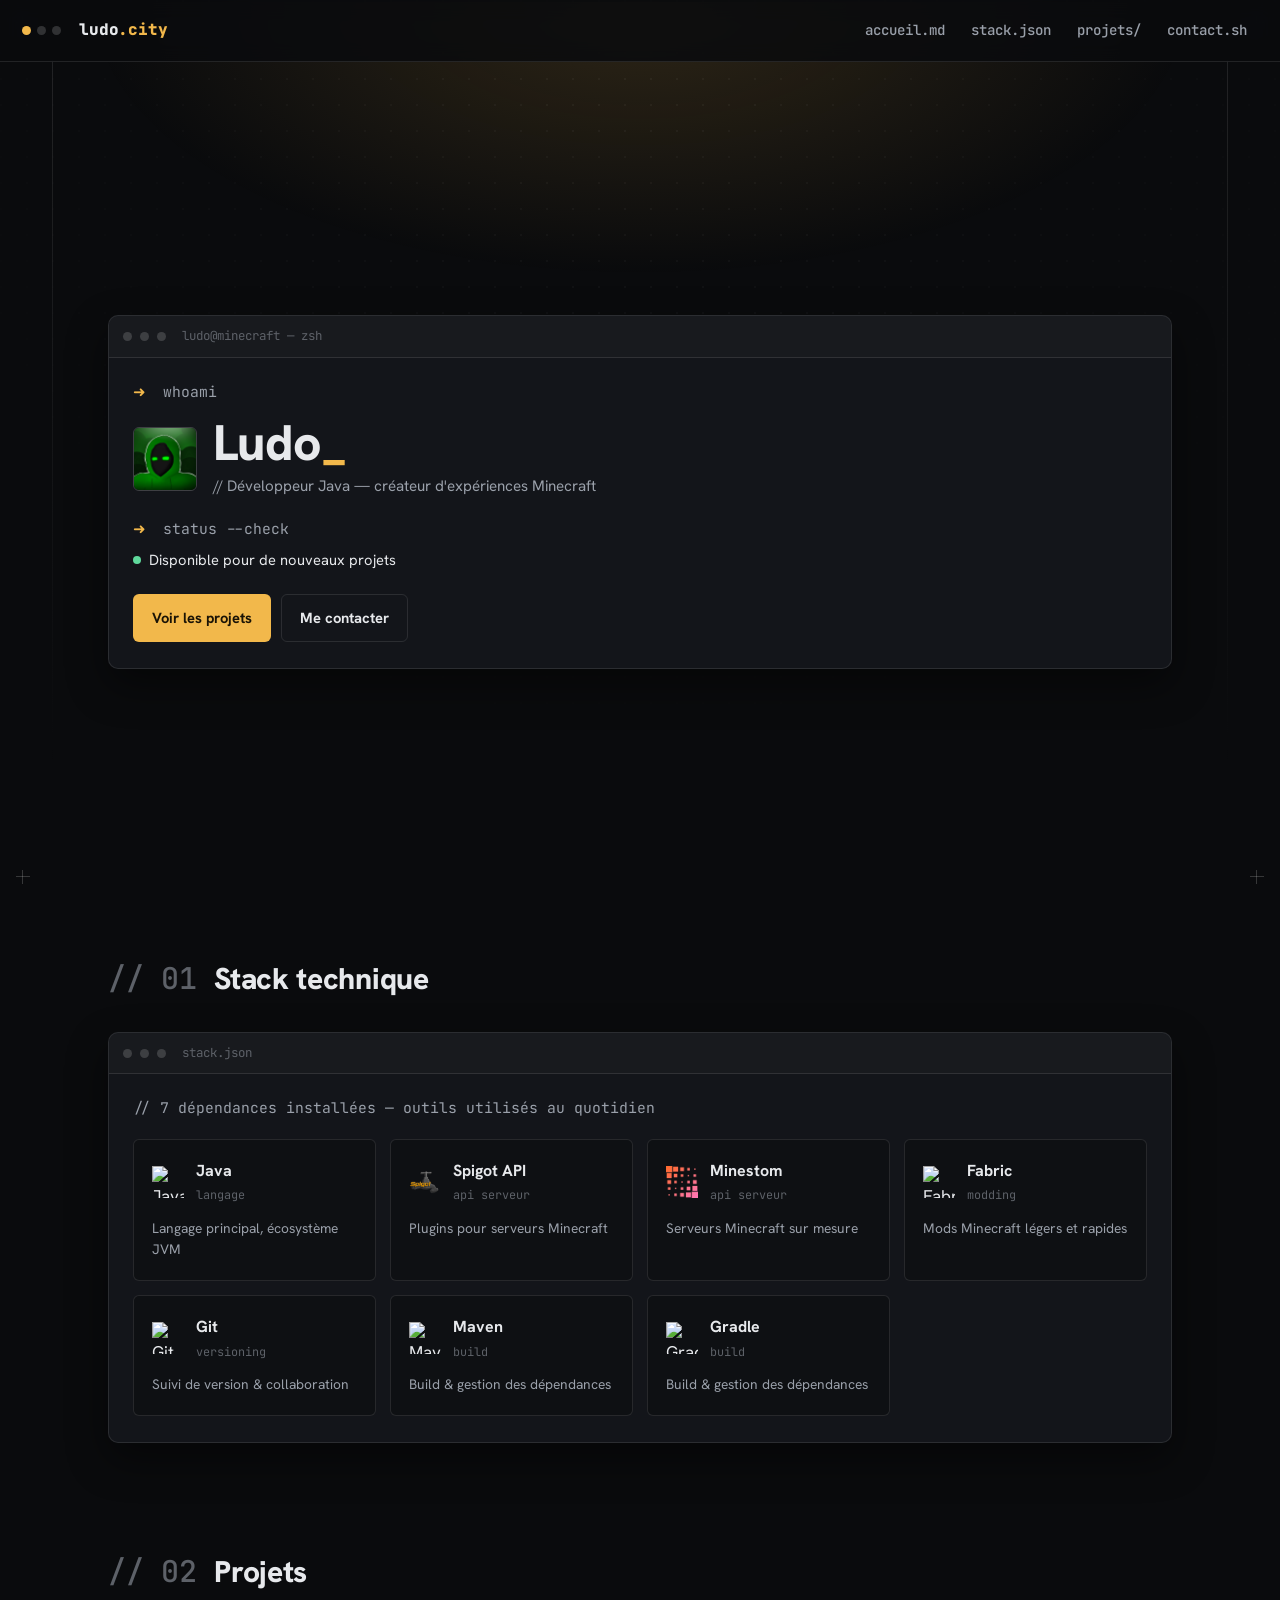
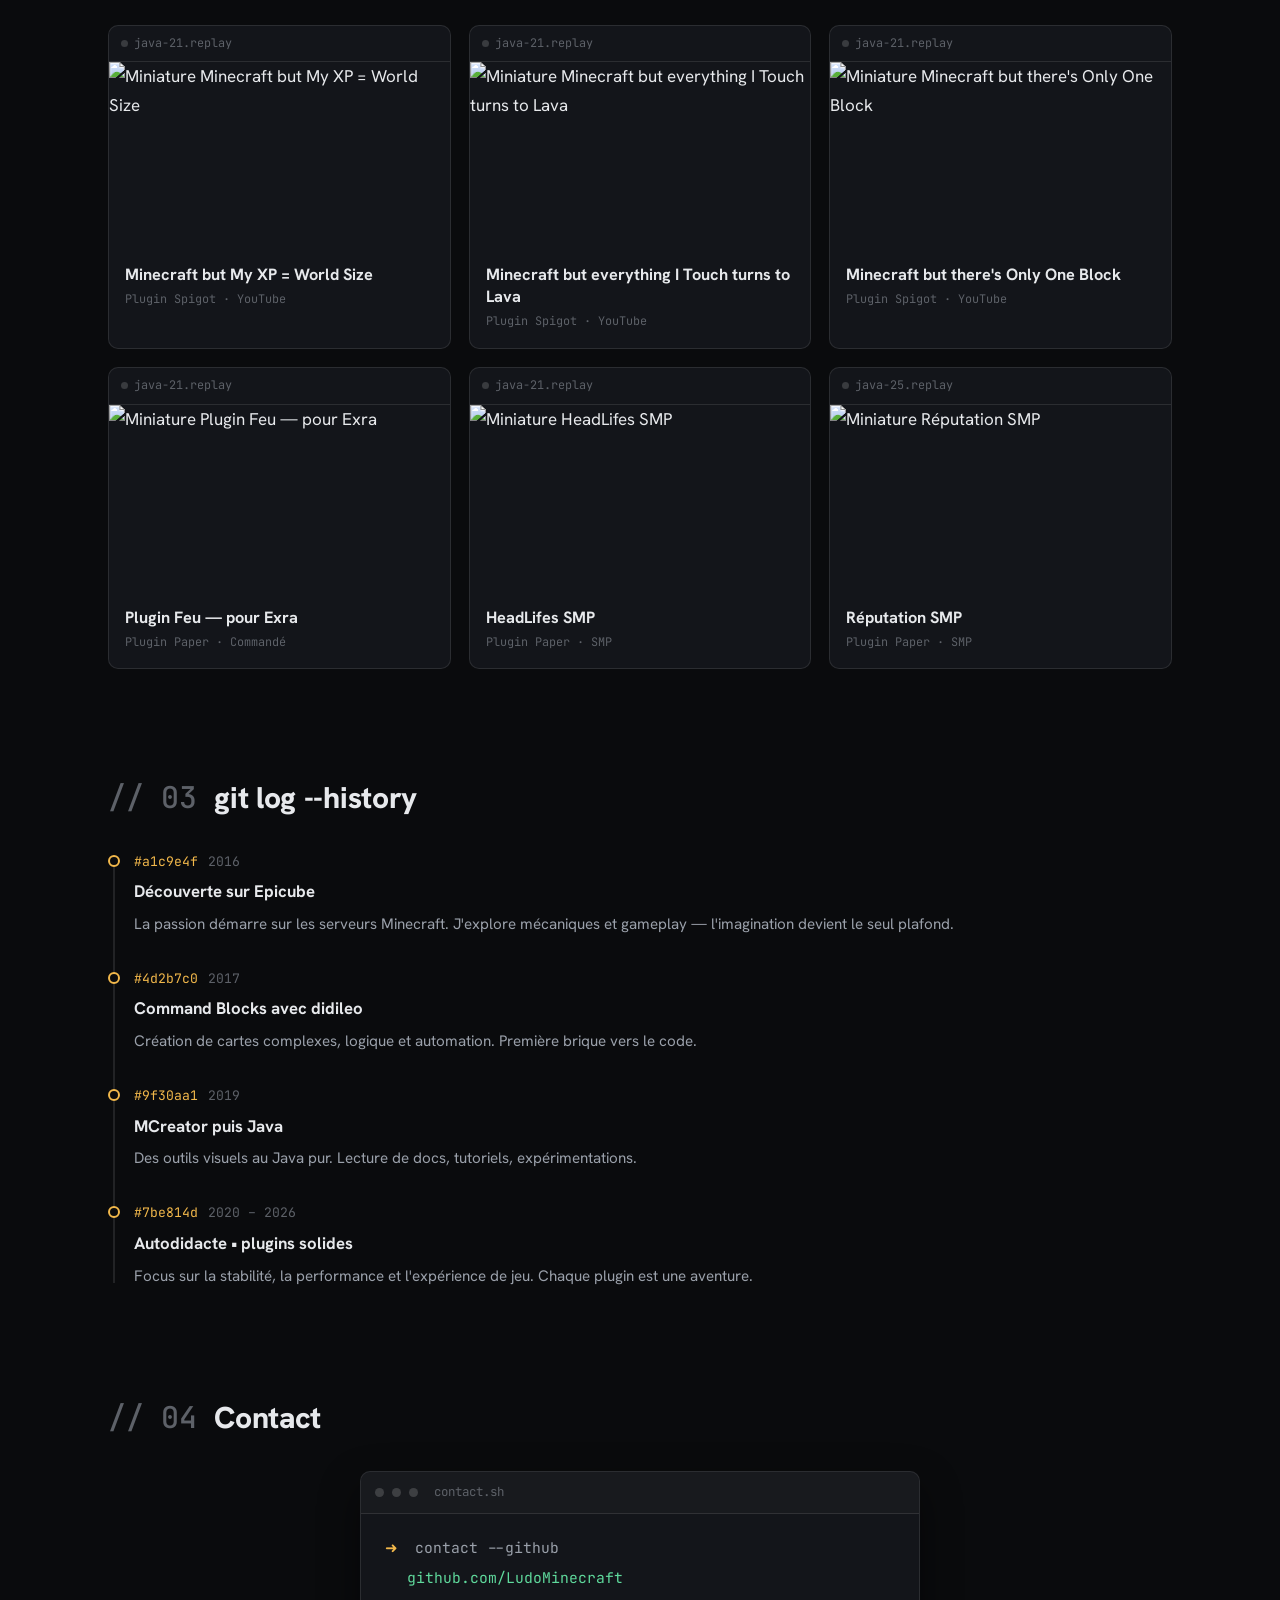
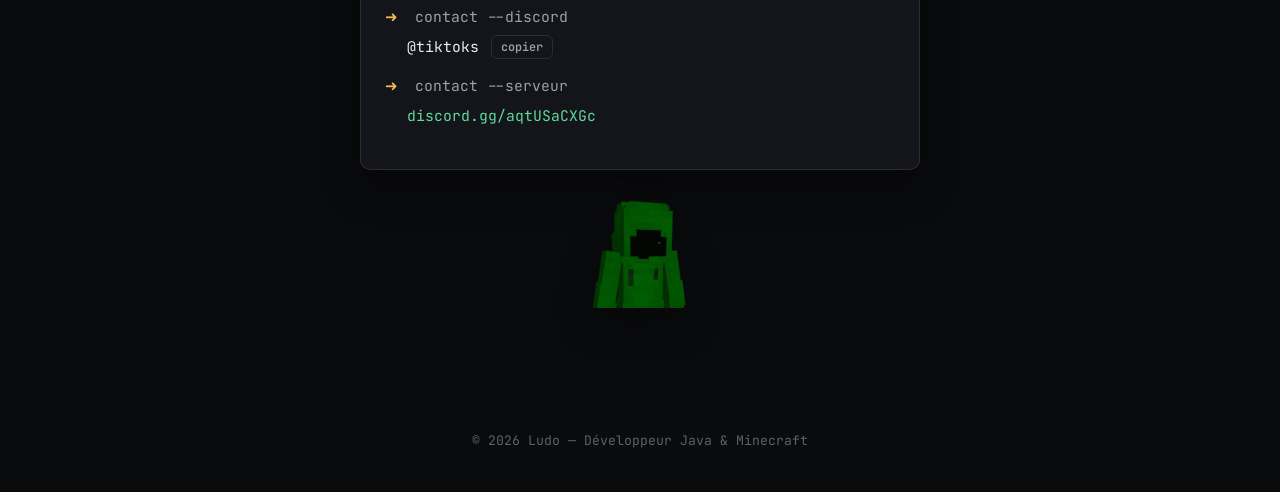
==== index.html @ bb3dd1a7 "Refactor index.html structure, update project types in script.js, and adjust CSS for improved layout" ====
<!DOCTYPE html>
<html lang="fr">
<head>
    <meta charset="UTF-8">
    <meta name="viewport" content="width=device-width, initial-scale=1.0">
    <title>Ludo — Développeur Java &amp; Minecraft</title>
    <meta name="description" content="Portfolio de Ludo, développeur Java spécialisé Minecraft (Spigot, Minestom). Plugins, expériences de jeu et contact.">
    <link rel="icon" type="image/png" href="https://minotar.net/helm/ludoMC/64">
    <link rel="stylesheet" href="style.css">
    <link rel="preconnect" href="https://fonts.googleapis.com">
    <link rel="preconnect" href="https://fonts.gstatic.com" crossorigin>
    <link href="https://fonts.googleapis.com/css2?family=Hanken+Grotesk:wght@400;500;600;700;800&family=JetBrains+Mono:wght@400;500;600;700&display=swap" rel="stylesheet">
</head>
<body>

    <div class="grain" aria-hidden="true"></div>
    <div class="reg-marks" aria-hidden="true">
        <span class="reg tl"></span><span class="reg tr"></span><span class="reg bl"></span><span class="reg br"></span>
    </div>
    <div class="edge-rule left" aria-hidden="true"></div>
    <div class="edge-rule right" aria-hidden="true"></div>

    <header class="topbar">
        <div class="window-dots" aria-hidden="true"><span></span><span></span><span></span></div>
        <div class="brand">ludo<span class="brand-accent">.city</span></div>
        <nav class="nav" id="siteNav">
            <a href="#home" class="nav-tab">accueil.md</a>
            <a href="#stack" class="nav-tab">stack.json</a>
            <a href="#projects" class="nav-tab">projets/</a>
            <a href="#contact" class="nav-tab">contact.sh</a>
        </nav>
        <button class="nav-toggle" id="navToggle" aria-label="Ouvrir le menu" aria-expanded="false" aria-controls="siteNav">
            <span></span><span></span><span></span>
        </button>
    </header>

    <main>
        <!-- Accueil -->
        <section id="home" class="hero">
            <div class="hero-bg" aria-hidden="true"></div>
            <div class="terminal-window hero-terminal">
                <div class="terminal-bar">
                    <span class="term-dot"></span><span class="term-dot"></span><span class="term-dot"></span>
                    <span class="terminal-path">ludo@minecraft — zsh</span>
                </div>
                <div class="terminal-body">
                    <p class="cmd-line"><span class="prompt">➜</span> whoami</p>
                    <div class="whoami-output">
                        <img src="./images/pdp.jpg" alt="Photo de profil de Ludo" class="avatar">
                        <div>
                            <h1 class="hero-name">Ludo<span class="blink-cursor">_</span></h1>
                            <p class="hero-role">// Développeur Java — créateur d'expériences Minecraft</p>
                        </div>
                    </div>
                    <p class="cmd-line muted"><span class="prompt">➜</span> status --check</p>
                    <p class="status-line"><span class="status-dot"></span> Disponible pour de nouveaux projets</p>
                    <div class="hero-cta">
                        <a class="btn btn-primary" href="#projects">Voir les projets</a>
                        <a class="btn btn-ghost" href="#contact">Me contacter</a>
                    </div>
                </div>
            </div>
        </section>

        <!-- Stack -->
        <section id="stack" class="section flow-node">
            <h2 class="section-title"><span class="comment">// 01</span> Stack technique</h2>
            <div class="terminal-window stack-panel">
                <div class="terminal-bar">
                    <span class="term-dot"></span><span class="term-dot"></span><span class="term-dot"></span>
                    <span class="terminal-path">stack.json</span>
                </div>
                <div class="terminal-body">
                    <p class="cmd-line muted-top">// 7 dépendances installées — outils utilisés au quotidien</p>
                    <div id="stack-grid" class="stack-grid" aria-label="Technologies utilisées"></div>
                </div>
            </div>
        </section>

        <!-- Projets -->
        <section id="projects" class="section flow-node projects-section">
            <h2 class="section-title"><span class="comment">// 02</span> Projets</h2>
            <div id="projects-grid" class="projects-grid" aria-live="polite"></div>
        </section>

        <!-- Parcours détaillé -->
        <section id="detailed-journey" class="section flow-node">
            <h2 class="section-title"><span class="comment">// 03</span> git log --history</h2>
            <div class="commit-log">
                <article class="commit-item">
                    <div class="commit-dot" aria-hidden="true"></div>
                    <div class="commit-meta"><span class="commit-hash">#a1c9e4f</span><span class="commit-date">2016</span></div>
                    <h3 class="commit-msg">Découverte sur Epicube</h3>
                    <p class="commit-body">La passion démarre sur les serveurs Minecraft. J'explore mécaniques et gameplay — l'imagination devient le seul plafond.</p>
                </article>
                <article class="commit-item">
                    <div class="commit-dot" aria-hidden="true"></div>
                    <div class="commit-meta"><span class="commit-hash">#4d2b7c0</span><span class="commit-date">2017</span></div>
                    <h3 class="commit-msg">Command Blocks avec didileo</h3>
                    <p class="commit-body">Création de cartes complexes, logique et automation. Première brique vers le code.</p>
                </article>
                <article class="commit-item">
                    <div class="commit-dot" aria-hidden="true"></div>
                    <div class="commit-meta"><span class="commit-hash">#9f30aa1</span><span class="commit-date">2019</span></div>
                    <h3 class="commit-msg">MCreator puis Java</h3>
                    <p class="commit-body">Des outils visuels au Java pur. Lecture de docs, tutoriels, expérimentations.</p>
                </article>
                <article class="commit-item">
                    <div class="commit-dot" aria-hidden="true"></div>
                    <div class="commit-meta"><span class="commit-hash">#7be814d</span><span class="commit-date">2020 – 2026</span></div>
                    <h3 class="commit-msg">Autodidacte • plugins solides</h3>
                    <p class="commit-body">Focus sur la stabilité, la performance et l'expérience de jeu. Chaque plugin est une aventure.</p>
                </article>
            </div>
        </section>

        <!-- Contact -->
        <section id="contact" class="section flow-node contact-section">
            <h2 class="section-title"><span class="comment">// 04</span> Contact</h2>
            <div class="terminal-window contact-terminal">
                <div class="terminal-bar">
                    <span class="term-dot"></span><span class="term-dot"></span><span class="term-dot"></span>
                    <span class="terminal-path">contact.sh</span>
                </div>
                <div class="terminal-body">
                    <p class="cmd-line"><span class="prompt">➜</span> contact --github</p>
                    <p class="output-line">
                        <a href="https://github.com/LudoMinecraft" target="_blank" rel="noopener">github.com/LudoMinecraft</a>
                    </p>
                    <p class="cmd-line"><span class="prompt">➜</span> contact --discord</p>
                    <p class="output-line">
                        <span>@tiktoks</span>
                        <button id="discord-username-btn" class="copy-btn" aria-label="Copier le pseudo Discord">copier</button>
                    </p>
                    <p class="cmd-line"><span class="prompt">➜</span> contact --serveur</p>
                    <p class="output-line">
                        <a href="https://discord.gg/aqtUSaCXGc" target="_blank" rel="noopener">discord.gg/aqtUSaCXGc</a>
                    </p>
                </div>
            </div>
            <img src="./images/skin.png" alt="Skin Minecraft de Ludo" class="contact-skin-img" id="contact-skin">
        </section>
    </main>

    <footer class="site-footer">
        <p>© 2026 Ludo — Développeur Java &amp; Minecraft</p>
    </footer>

    <!-- Modal Projet -->
    <div id="project-modal" class="modal" aria-hidden="true" role="dialog" aria-modal="true">
        <div class="modal-content">
            <button class="close-button" aria-label="Fermer">×</button>
            <h3 id="modal-title"></h3>
            <div class="modal-video-container">
                <iframe id="modal-video" src="" title="Vidéo du projet" allow="accelerometer; autoplay; clipboard-write; encrypted-media; gyroscope; picture-in-picture" allowfullscreen></iframe>
            </div>
            <h4>Description</h4>
            <p id="modal-description"></p>
            <h4>Technologies utilisées</h4>
            <div id="modal-tech" class="skill-pills"></div>
            <div id="modal-links" class="modal-links"></div>
        </div>
    </div>

    <div id="toast" class="toast" role="status" aria-live="polite" aria-atomic="true"></div>

    <script src="script.js"></script>
</body>
</html>
---- style.css ----
/* ==========================================================================
   Ludo.dev — design system "terminal"
   ========================================================================== */

:root {
  --bg: #0a0b0d;
  --bg-soft: #0e1013;
  --bg-elevated: #13151a;
  --line: rgba(255, 255, 255, 0.10);
  --line-strong: rgba(255, 255, 255, 0.18);
  --text: #e7e9ec;
  --muted: #9aa0aa;
  --faint: #5d6168;

  --accent: #f2b84b;       /* amber — couleur signature unique */
  --accent-ink: #1a1305;
  --accent-soft: rgba(242, 184, 75, 0.14);
  --accent-2: #5fd99c;      /* vert — statut / succès, usage parcimonieux */
  --accent-2-soft: rgba(95, 217, 156, 0.14);

  --radius: 10px;
  --radius-sm: 6px;
  --shadow: 0 16px 40px rgba(0, 0, 0, 0.45);

  --font-display: 'Hanken Grotesk', system-ui, -apple-system, Segoe UI, Roboto, sans-serif;
  --font-mono: 'JetBrains Mono', ui-monospace, SFMono-Regular, Menlo, Consolas, monospace;
}

* { box-sizing: border-box; margin: 0; padding: 0; }
html, body { height: 100%; }
html { scroll-behavior: smooth; }

body {
  background: var(--bg);
  color: var(--text);
  font-family: var(--font-display);
  font-size: 17px;
  line-height: 1.65;
  -webkit-font-smoothing: antialiased;
  -moz-osx-font-smoothing: grayscale;
  overflow-x: hidden;
}

a { color: inherit; }

/* Texture fine en fond — alternative au glow/blob */
.grain {
  position: fixed;
  inset: 0;
  z-index: -1;
  pointer-events: none;
  background-image:
    radial-gradient(circle at 1px 1px, rgba(255,255,255,0.05) 1px, transparent 0);
  background-size: 26px 26px;
  mask-image: radial-gradient(circle at 50% 0%, rgba(0,0,0,0.9), transparent 75%);
}

/* Repères techniques — comblent le vide latéral sur grand écran */
.reg-marks { position: fixed; inset: 16px; z-index: 5; pointer-events: none; }
.reg { position: absolute; width: 14px; height: 14px; }
.reg::before, .reg::after { content: ''; position: absolute; background: var(--line-strong); }
.reg::before { width: 14px; height: 1px; top: 6px; left: 0; }
.reg::after { width: 1px; height: 14px; left: 6px; top: 0; }
.reg.tl { top: 0; left: 0; }
.reg.tr { top: 0; right: 0; }
.reg.bl { bottom: 0; left: 0; }
.reg.br { bottom: 0; right: 0; }

.edge-rule {
  position: fixed; top: 60px; bottom: 0; width: 1px; z-index: 1; pointer-events: none;
  background: linear-gradient(180deg, var(--line), transparent 85%);
}
.edge-rule.left { left: max(20px, calc(50vw - 588px)); }
.edge-rule.right { right: max(20px, calc(50vw - 588px)); }

@media (max-width: 900px) {
  .reg-marks, .edge-rule { display: none; }
}

/* ==========================================================================
   Topbar
   ========================================================================== */

.topbar {
  position: sticky; top: 0; z-index: 50;
  display: flex; align-items: center; gap: 18px;
  padding: 12px 22px;
  border-bottom: 1px solid var(--line);
  background: rgba(10, 11, 13, 0.85);
  backdrop-filter: blur(10px);
}
.window-dots { display: flex; gap: 6px; }
.window-dots span { width: 9px; height: 9px; border-radius: 50%; background: rgba(255,255,255,0.16); display: block; }
.window-dots span:first-child { background: var(--accent); }

.brand { font-weight: 800; font-size: 1rem; letter-spacing: -0.01em; font-family: var(--font-mono); }
.brand-accent { color: var(--accent); }

.nav { display: flex; gap: 4px; margin-left: auto; }
.nav-tab {
  color: var(--muted); text-decoration: none; font-weight: 500; font-size: 0.88rem;
  font-family: var(--font-mono);
  padding: 6px 10px; border-radius: var(--radius-sm);
  border: 1px solid transparent;
  transition: color .2s ease, border-color .2s ease, background .2s ease;
}
.nav-tab:hover { color: var(--text); background: rgba(255,255,255,0.04); border-color: var(--line); }

.nav-toggle {
  display: none;
  margin-left: auto;
  width: 34px; height: 34px;
  border-radius: var(--radius-sm);
  border: 1px solid var(--line);
  background: transparent;
  flex-direction: column; align-items: center; justify-content: center; gap: 4px;
  cursor: pointer;
}
.nav-toggle span { width: 16px; height: 2px; background: var(--text); border-radius: 1px; transition: transform .2s ease, opacity .2s ease; }
.nav-toggle[aria-expanded="true"] span:nth-child(1) { transform: translateY(6px) rotate(45deg); }
.nav-toggle[aria-expanded="true"] span:nth-child(2) { opacity: 0; }
.nav-toggle[aria-expanded="true"] span:nth-child(3) { transform: translateY(-6px) rotate(-45deg); }

/* ==========================================================================
   Layout / sections
   ========================================================================== */

main { width: 100%; max-width: 1120px; margin: 0 auto; padding: 0 28px 40px; position: relative; }

.section { padding: 52px 0; }
.flow-node { opacity: 0; transform: translateY(18px); transition: opacity .6s ease, transform .6s ease; }
.flow-node.is-visible { opacity: 1; transform: translateY(0); }

.section-title {
  font-family: var(--font-display);
  font-weight: 800;
  font-size: clamp(22px, 3.4vw, 30px);
  letter-spacing: -0.01em;
  margin-bottom: 28px;
}
.comment { color: var(--faint); font-family: var(--font-mono); font-weight: 500; margin-right: 10px; }

/* ==========================================================================
   Terminal window (composant réutilisé)
   ========================================================================== */

.terminal-window {
  background: var(--bg-elevated);
  border: 1px solid var(--line);
  border-radius: var(--radius);
  box-shadow: var(--shadow);
  overflow: hidden;
}
.terminal-bar {
  display: flex; align-items: center; gap: 8px;
  padding: 10px 14px;
  border-bottom: 1px solid var(--line);
  background: rgba(255,255,255,0.02);
}
.term-dot { width: 9px; height: 9px; border-radius: 50%; background: rgba(255,255,255,0.16); }
.terminal-path { margin-left: 8px; font-family: var(--font-mono); font-size: 0.78rem; color: var(--faint); }
.terminal-body { padding: 22px 24px 26px; }

.cmd-line { font-family: var(--font-mono); font-size: 0.92rem; color: var(--muted); margin-bottom: 6px; }
.cmd-line.muted { margin-top: 18px; }
.prompt { color: var(--accent); margin-right: 8px; }

/* ==========================================================================
   Hero
   ========================================================================== */

.hero {
  position: relative;
  padding: 48px 0 28px;
  display: flex;
  align-items: center;
  justify-content: center;
  min-height: calc(100vh - 60px);
}
.hero-bg {
  position: absolute; left: 50%; top: -60px; transform: translateX(-50%);
  width: 100vw; height: 380px; z-index: -1;
  background:
    radial-gradient(ellipse 60% 100% at 50% 0%, rgba(242,184,75,0.16), transparent 72%);
}

.hero-terminal { max-width: 100%; width: 100%; }
.whoami-output { display: flex; align-items: center; gap: 16px; margin: 14px 0 4px; }
.avatar { width: 64px; height: 64px; border-radius: var(--radius-sm); object-fit: cover; border: 1px solid var(--line-strong); flex-shrink: 0; }
.hero-name {
  font-family: var(--font-display);
  font-weight: 800;
  font-size: clamp(34px, 6vw, 50px);
  line-height: 1;
  letter-spacing: -0.02em;
}
.blink-cursor { color: var(--accent); animation: blink 1.1s steps(1) infinite; }
@keyframes blink { 0%, 49% { opacity: 1; } 50%, 100% { opacity: 0; } }
.hero-role { color: var(--muted); font-size: 0.95rem; margin-top: 6px; }

.status-line { display: flex; align-items: center; gap: 8px; font-size: 0.92rem; color: var(--text); margin-top: 2px; }
.status-dot { width: 8px; height: 8px; border-radius: 50%; background: var(--accent-2); box-shadow: 0 0 0 0 rgba(95,217,156,0.5); animation: pulseDot 2.4s ease-out infinite; flex-shrink: 0; }
@keyframes pulseDot { 0% { box-shadow: 0 0 0 0 rgba(95,217,156,0.45); } 70% { box-shadow: 0 0 0 8px rgba(95,217,156,0); } 100% { box-shadow: 0 0 0 0 rgba(95,217,156,0); } }

.hero-cta { display: flex; gap: 10px; margin-top: 22px; flex-wrap: wrap; }

.btn {
  display: inline-flex; align-items: center; justify-content: center;
  padding: 11px 18px; border-radius: var(--radius-sm);
  text-decoration: none; font-weight: 700; font-size: 0.92rem;
  font-family: var(--font-display);
  border: 1px solid transparent;
  cursor: pointer;
  transition: transform .15s ease, background .2s ease, border-color .2s ease, color .2s ease;
}
.btn-primary { background: var(--accent); color: var(--accent-ink); }
.btn-primary:hover { transform: translateY(-1px); background: #f7c668; }
.btn-ghost { background: transparent; border-color: var(--line); color: var(--text); }
.btn-ghost:hover { border-color: var(--line-strong); background: rgba(255,255,255,0.04); }

/* ==========================================================================
   Stack
   ========================================================================== */

.stack-panel { max-width: 100%; }
.cmd-line.muted-top { margin-bottom: 18px; }

.stack-grid { display: grid; grid-template-columns: repeat(auto-fit, minmax(210px, 1fr)); gap: 14px; }
.stack-card {
  display: flex; flex-direction: column; gap: 12px;
  padding: 18px 18px 20px;
  background: var(--bg-soft);
  border: 1px solid var(--line);
  border-radius: var(--radius-sm);
  transition: border-color .2s ease, transform .2s ease;
}
.stack-card:hover { border-color: var(--accent); transform: translateY(-3px); }
.stack-card-head { display: flex; align-items: center; gap: 12px; }
.stack-card img { width: 32px; height: 32px; object-fit: contain; flex-shrink: 0; }
.stack-card-text { display: flex; flex-direction: column; gap: 2px; min-width: 0; }
.stack-name { font-weight: 700; font-size: 1rem; }
.stack-tag { font-family: var(--font-mono); font-size: 0.74rem; color: var(--faint); }
.stack-desc { color: var(--muted); font-size: 0.86rem; line-height: 1.55; }

/* ==========================================================================
   Projects
   ========================================================================== */

.projects-grid { display: grid; grid-template-columns: repeat(auto-fill, minmax(270px, 1fr)); gap: 18px; }
.project-card {
  background: var(--bg-elevated);
  border: 1px solid var(--line);
  border-radius: var(--radius);
  overflow: hidden;
  cursor: pointer;
  transition: transform .2s ease, border-color .2s ease;
}
.project-card:hover { transform: translateY(-4px); border-color: var(--line-strong); }
.project-file-bar {
  display: flex; align-items: center; gap: 6px;
  padding: 8px 12px;
  border-bottom: 1px solid var(--line);
  font-family: var(--font-mono); font-size: 0.74rem; color: var(--faint);
}
.project-file-bar .term-dot { width: 7px; height: 7px; }
.project-thumbnail { width: 100%; height: 190px; object-fit: cover; display: block; }
.project-info { padding: 12px 16px 16px; }
.project-title { font-weight: 700; font-size: 1.02rem; line-height: 1.35; margin-bottom: 4px; }
.project-type { font-family: var(--font-mono); font-size: 0.74rem; color: var(--faint); }

/* ==========================================================================
   Detailed journey — git log
   ========================================================================== */

.commit-log { position: relative; padding-left: 26px; }
.commit-log::before {
  content: ''; position: absolute; left: 5px; top: 6px; bottom: 6px; width: 2px;
  background: var(--line);
}
.commit-item { position: relative; padding-bottom: 30px; }
.commit-item:last-child { padding-bottom: 0; }
.commit-dot {
  position: absolute; left: -26px; top: 4px;
  width: 12px; height: 12px; border-radius: 50%;
  background: var(--bg); border: 2px solid var(--accent);
}
.commit-meta { display: flex; gap: 10px; align-items: baseline; margin-bottom: 6px; font-family: var(--font-mono); }
.commit-hash { color: var(--accent); font-size: 0.82rem; }
.commit-date { color: var(--faint); font-size: 0.82rem; }
.commit-msg { font-weight: 700; font-size: 1.05rem; margin-bottom: 6px; }
.commit-body { color: var(--muted); font-size: 0.95rem; line-height: 1.7; }

/* ==========================================================================
   Contact
   ========================================================================== */

.contact-section { position: relative; }
.contact-terminal { max-width: 560px; margin: 0 auto; }
.output-line { display: flex; align-items: center; gap: 12px; font-family: var(--font-mono); font-size: 0.92rem; margin: 4px 0 14px 22px; }
.output-line a { color: var(--accent-2); text-decoration: none; border-bottom: 1px solid transparent; transition: border-color .2s ease; }
.output-line a:hover { border-color: var(--accent-2); }
.copy-btn {
  font-family: var(--font-mono); font-size: 0.74rem; font-weight: 600;
  color: var(--muted); background: transparent; border: 1px solid var(--line);
  border-radius: var(--radius-sm); padding: 3px 9px; cursor: pointer;
  transition: border-color .2s ease, color .2s ease;
}
.copy-btn:hover { border-color: var(--accent); color: var(--accent); }

.contact-skin-img {
  display: block; margin: 28px auto 0; width: 110px; opacity: 0.85;
  filter: drop-shadow(0 12px 22px rgba(0,0,0,0.5));
}

/* ==========================================================================
   Footer
   ========================================================================== */

.site-footer { text-align: center; padding: 30px 20px 40px; color: var(--faint); font-family: var(--font-mono); font-size: 0.82rem; }

/* ==========================================================================
   Modal
   ========================================================================== */

.modal { position: fixed; inset: 0; background: rgba(0,0,0,0.6); display: none; align-items: center; justify-content: center; padding: 20px; z-index: 200; }
.modal.open { display: flex; animation: fadeIn .2s ease; }
@keyframes fadeIn { from { opacity: 0; } to { opacity: 1; } }
.modal-content {
  width: min(880px, 92vw); max-height: 88vh; overflow-y: auto;
  background: var(--bg-soft); border: 1px solid var(--line);
  border-radius: var(--radius); padding: 24px; position: relative;
  box-shadow: 0 24px 60px rgba(0,0,0,0.6);
  animation: slideIn .2s ease;
}
@keyframes slideIn { from { transform: translateY(-12px); opacity: 0; } to { transform: translateY(0); opacity: 1; } }
.close-button {
  position: absolute; right: 14px; top: 12px;
  background: transparent; border: 1px solid var(--line); color: var(--text);
  width: 34px; height: 34px; border-radius: var(--radius-sm); font-size: 18px; cursor: pointer;
}
.close-button:hover { border-color: var(--line-strong); }
#modal-title { font-family: var(--font-display); font-weight: 800; font-size: 1.5rem; margin: 6px 30px 16px 0; }
.modal-video-container { position: relative; width: 100%; padding-bottom: 56.25%; height: 0; margin-bottom: 18px; border-radius: var(--radius-sm); overflow: hidden; }
.modal-video-container iframe { position: absolute; inset: 0; width: 100%; height: 100%; }
.modal-content h4 { font-family: var(--font-mono); font-size: 0.85rem; color: var(--faint); margin: 14px 0 8px; text-transform: uppercase; letter-spacing: 0.04em; }
#modal-description { color: var(--muted); }
.modal-links { margin-top: 14px; display: flex; gap: 10px; flex-wrap: wrap; }
.skill-pills { display: flex; gap: 8px; flex-wrap: wrap; }
.skill-pill {
  font-family: var(--font-mono); font-size: 0.78rem; font-weight: 500;
  padding: 5px 10px; border-radius: 999px; background: rgba(255,255,255,0.05);
  border: 1px solid var(--line); color: var(--muted);
}

/* ==========================================================================
   Toast
   ========================================================================== */

.toast {
  position: fixed; bottom: 20px; left: 50%; transform: translateX(-50%) translateY(16px);
  background: var(--bg-elevated); border: 1px solid var(--line-strong); color: var(--text);
  font-family: var(--font-mono); font-size: 0.85rem;
  padding: 10px 16px; border-radius: var(--radius-sm);
  opacity: 0; pointer-events: none; transition: transform .25s ease, opacity .25s ease;
  z-index: 1000;
}
.toast.show { opacity: 1; transform: translateX(-50%) translateY(0); }

/* ==========================================================================
   Responsive
   ========================================================================== */

@media (max-width: 760px) {
  .hero { min-height: auto; }
  .nav {
    position: absolute; top: 100%; left: 0; right: 0;
    flex-direction: column; gap: 2px;
    background: var(--bg-elevated); border-bottom: 1px solid var(--line);
    padding: 10px; max-height: 0; overflow: hidden;
    transition: max-height .25s ease;
  }
  .nav.open { max-height: 260px; }
  .nav-tab { padding: 10px 12px; }
  .nav-toggle { display: flex; }

  .whoami-output { align-items: flex-start; }
  .commit-log { padding-left: 20px; }
}

@media (max-width: 480px) {
  .hero-cta { flex-direction: column; }
  .hero-cta .btn { width: 100%; }
}
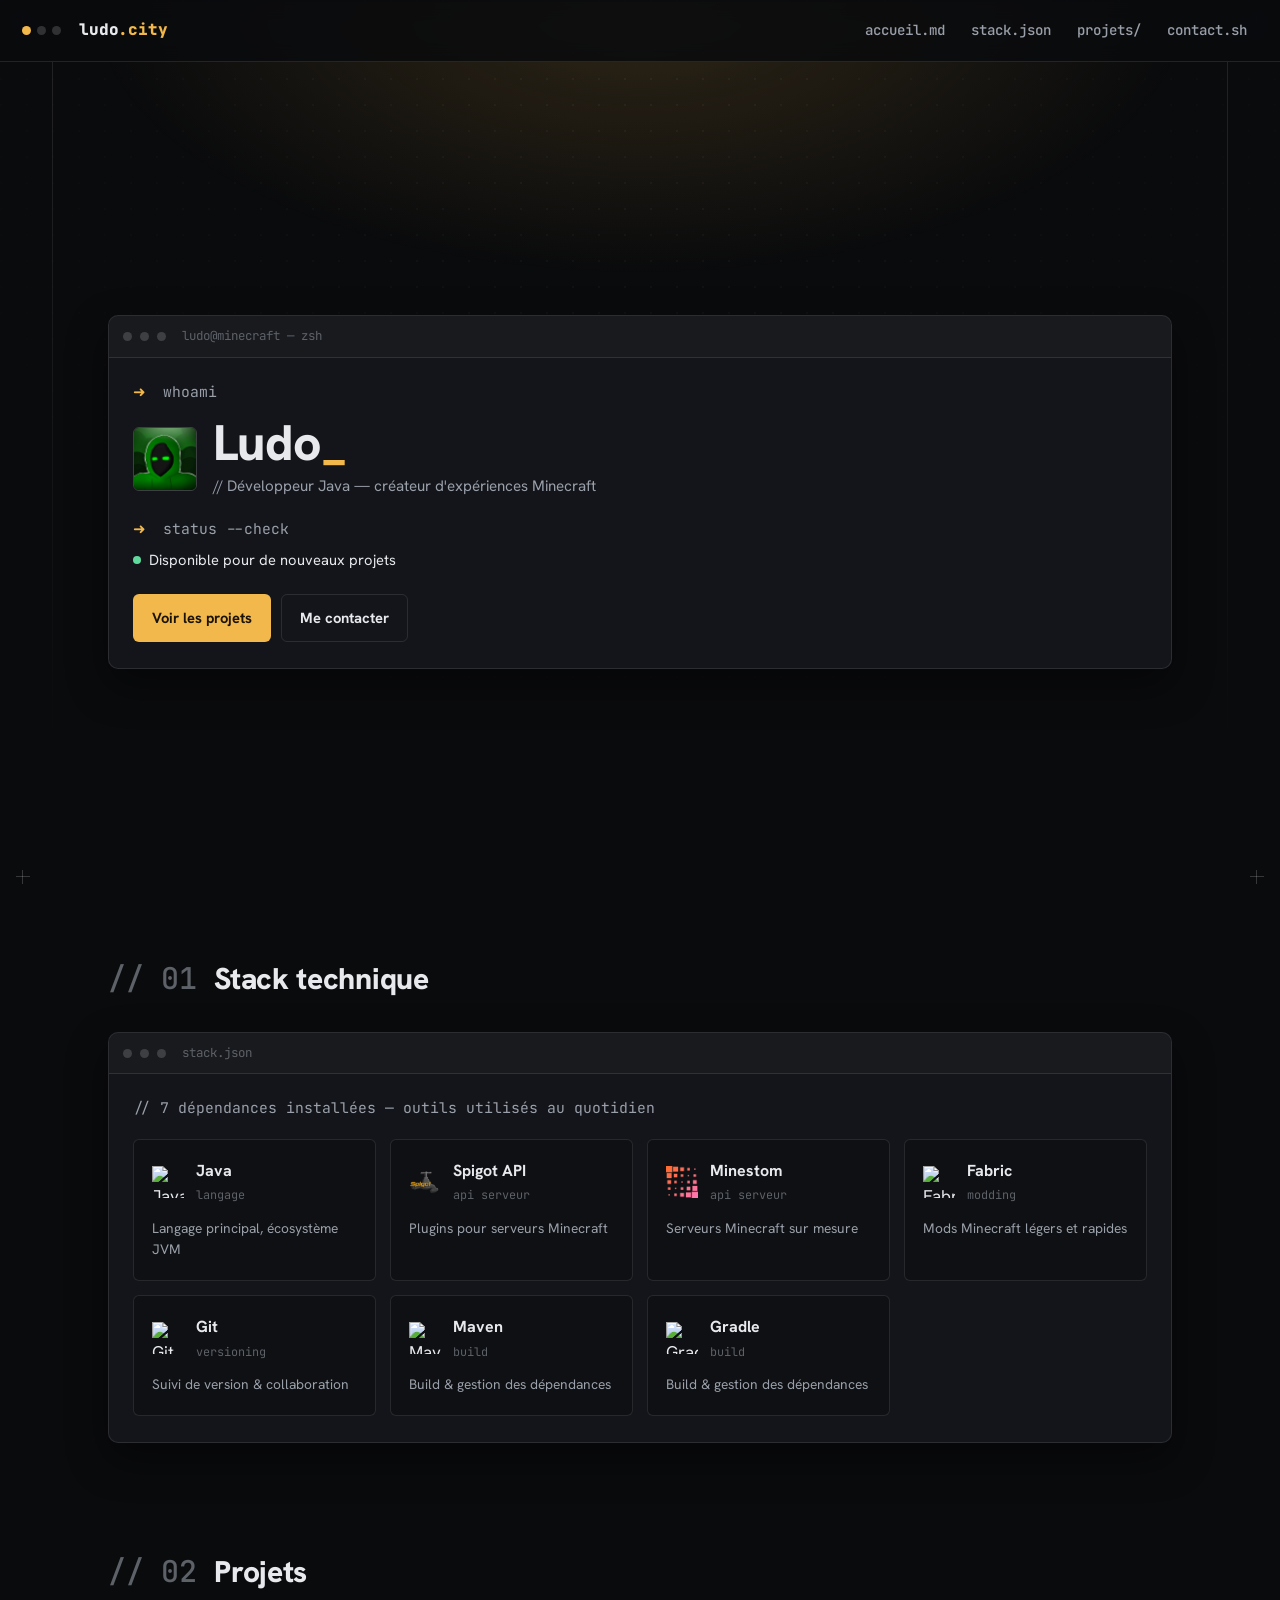
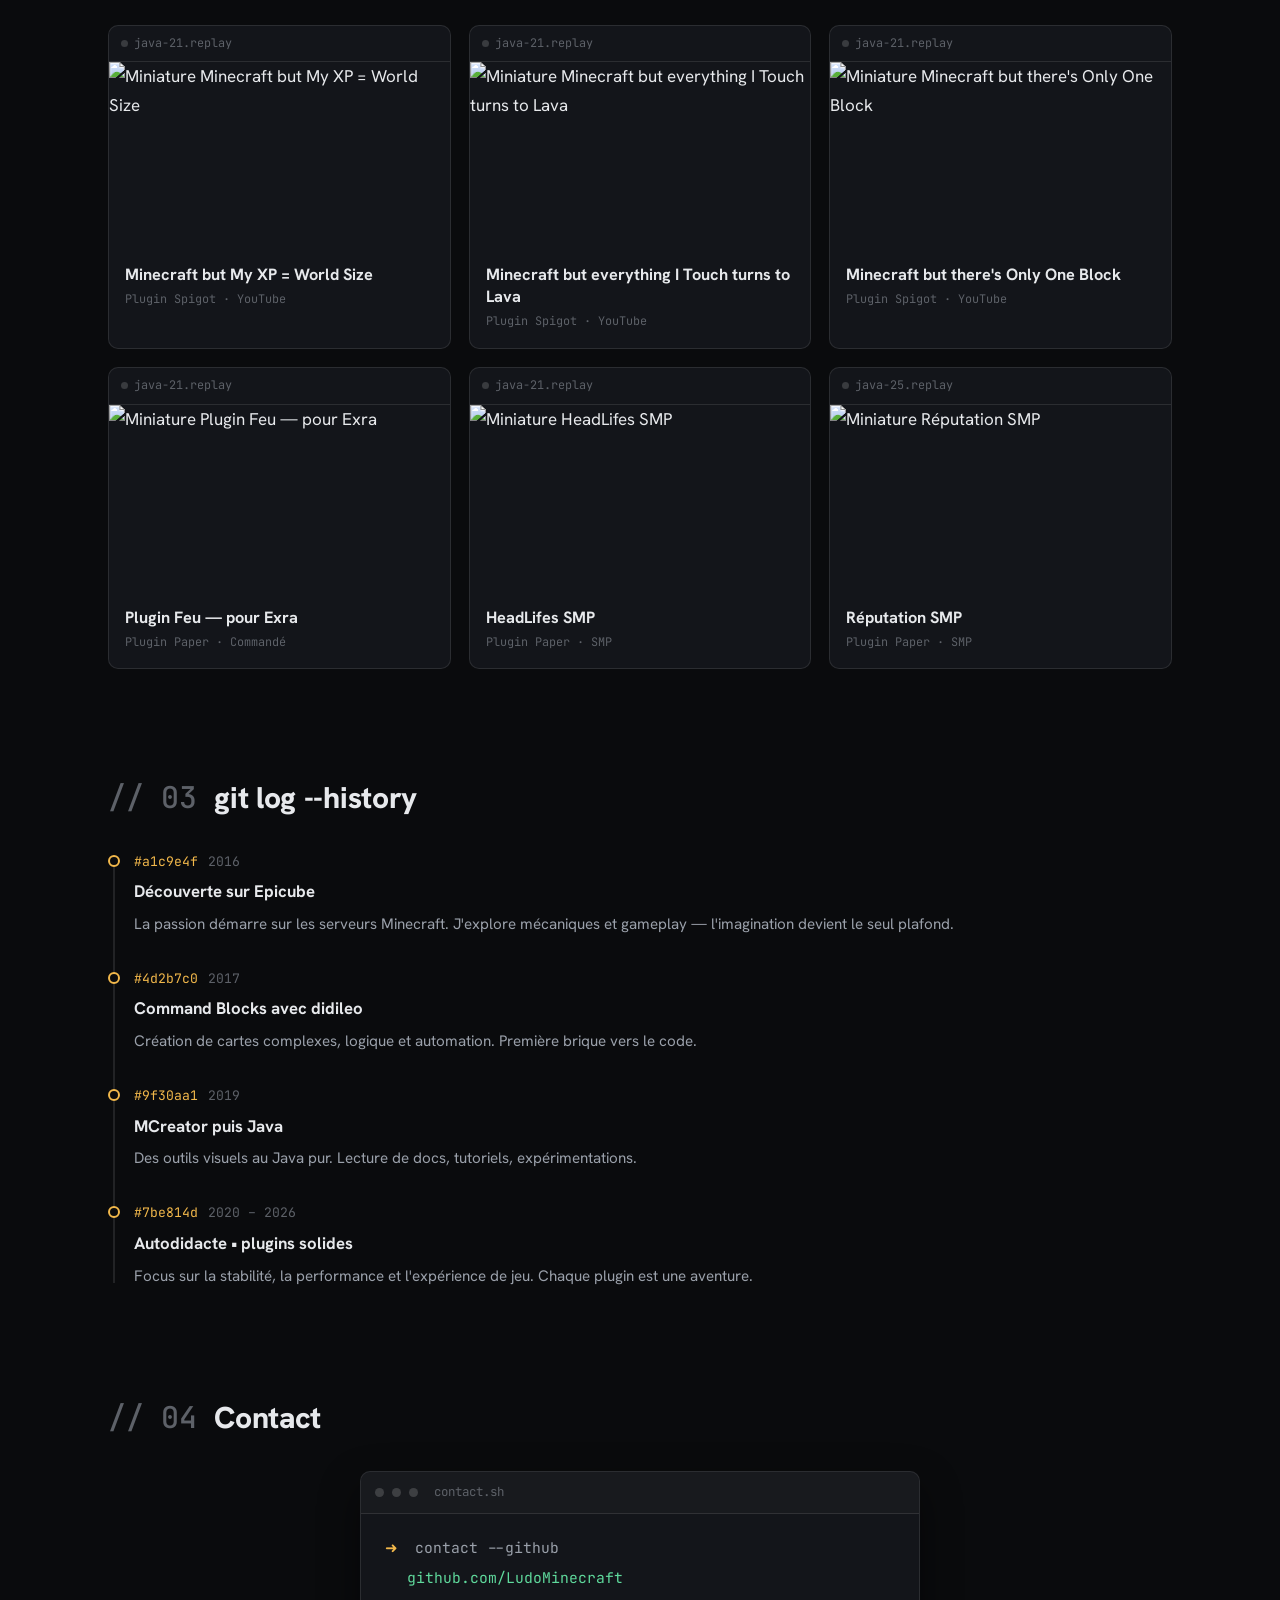
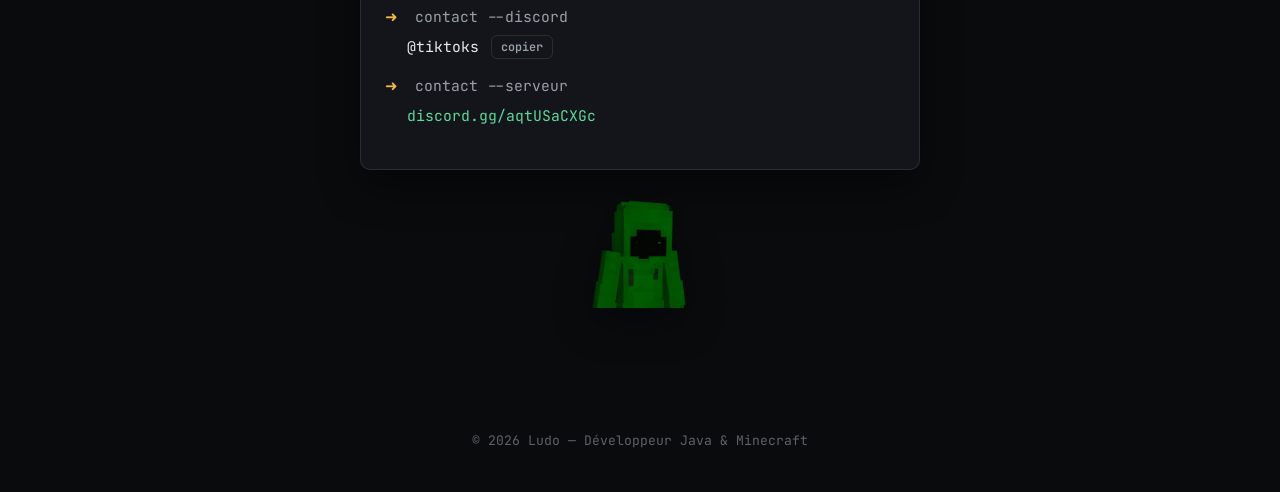
==== commit f2241458: "Optimize font loading and image handling in index.html and script.js" ====
--- a/index.html
+++ b/index.html
@@ -9,7 +9,9 @@
     <link rel="stylesheet" href="style.css">
     <link rel="preconnect" href="https://fonts.googleapis.com">
     <link rel="preconnect" href="https://fonts.gstatic.com" crossorigin>
-    <link href="https://fonts.googleapis.com/css2?family=Hanken+Grotesk:wght@400;500;600;700;800&family=JetBrains+Mono:wght@400;500;600;700&display=swap" rel="stylesheet">
+    <link rel="preload" href="https://fonts.googleapis.com/css2?family=Hanken+Grotesk:wght@400;500;600;700;800&family=JetBrains+Mono:wght@400;500;600;700&display=swap" as="style" onload="this.onload=null;this.rel='stylesheet'">
+    <noscript><link href="https://fonts.googleapis.com/css2?family=Hanken+Grotesk:wght@400;500;600;700;800&family=JetBrains+Mono:wght@400;500;600;700&display=swap" rel="stylesheet"></noscript>
+    <link rel="preload" href="./images/pdp.webp" as="image">
 </head>
 <body>
 
@@ -46,7 +48,7 @@
                 <div class="terminal-body">
                     <p class="cmd-line"><span class="prompt">➜</span> whoami</p>
                     <div class="whoami-output">
-                        <img src="./images/pdp.jpg" alt="Photo de profil de Ludo" class="avatar">
+                        <img src="./images/pdp.webp" alt="Photo de profil de Ludo" class="avatar" width="64" height="64">
                         <div>
                             <h1 class="hero-name">Ludo<span class="blink-cursor">_</span></h1>
                             <p class="hero-role">// Développeur Java — créateur d'expériences Minecraft</p>
@@ -138,7 +140,7 @@
                     </p>
                 </div>
             </div>
-            <img src="./images/skin.png" alt="Skin Minecraft de Ludo" class="contact-skin-img" id="contact-skin">
+            <img src="./images/skin.webp" alt="Skin Minecraft de Ludo" class="contact-skin-img" id="contact-skin" width="110" loading="lazy">
         </section>
     </main>
 
@@ -164,6 +166,6 @@
 
     <div id="toast" class="toast" role="status" aria-live="polite" aria-atomic="true"></div>
 
-    <script src="script.js"></script>
+    <script src="script.js" defer></script>
 </body>
 </html>
